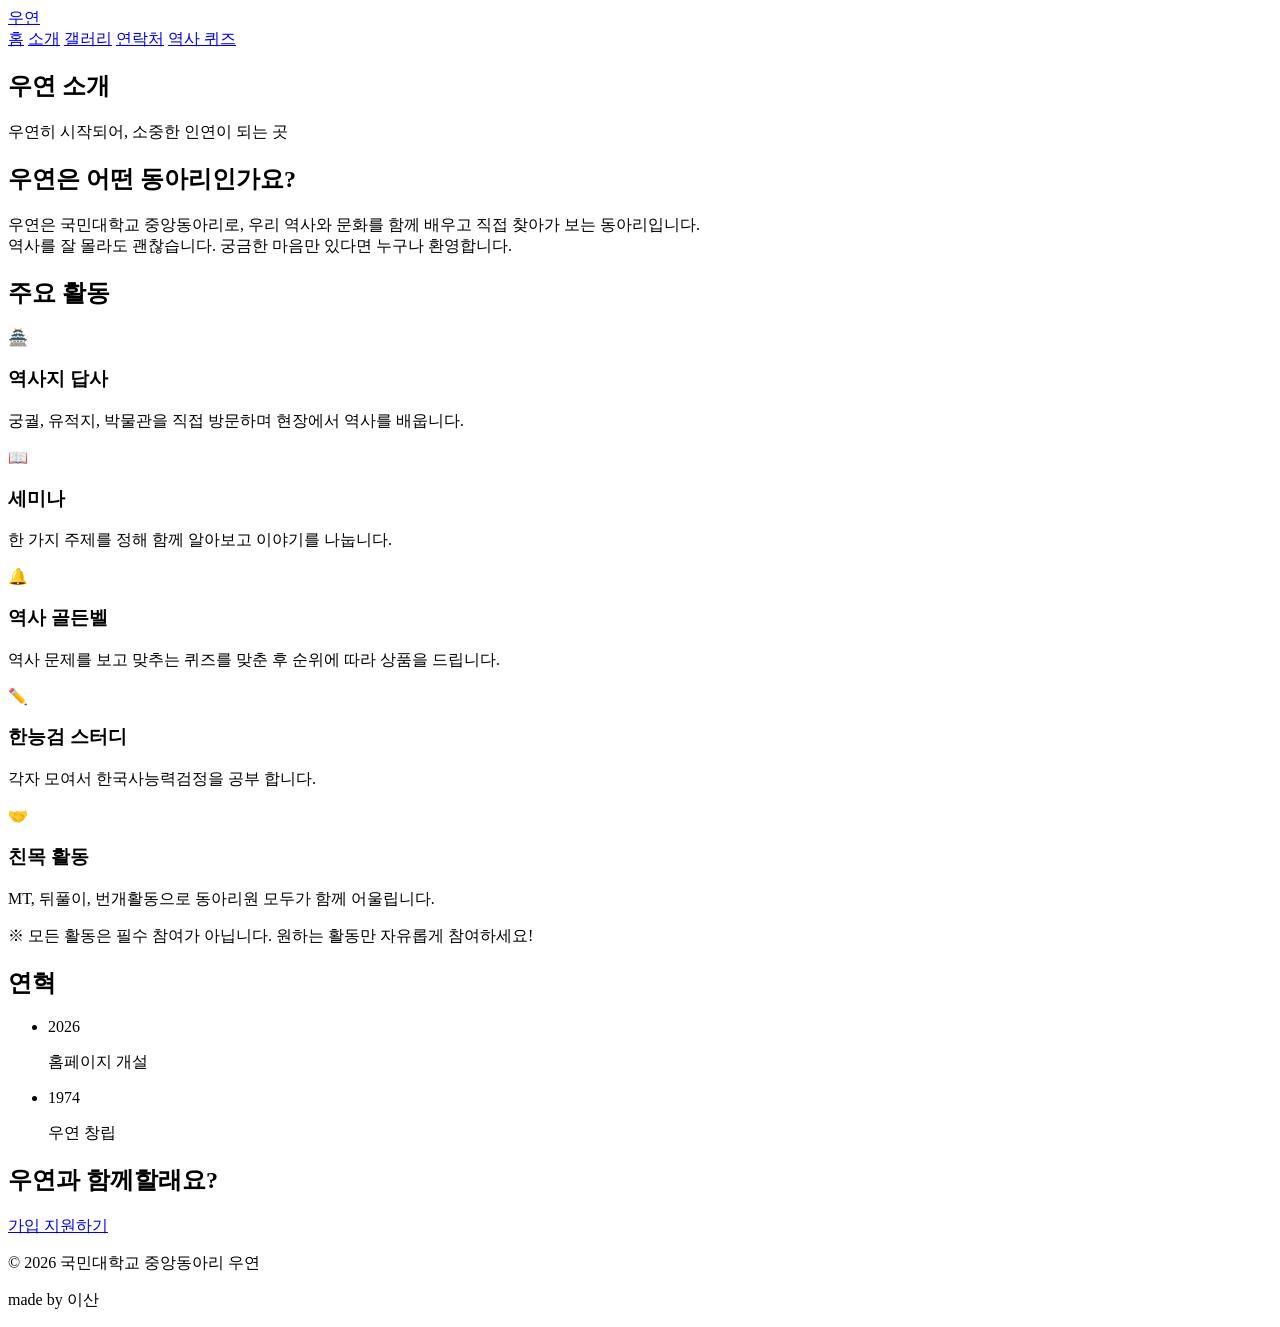
==== about.html @ 18506ddc "Add files via upload" ====
<!DOCTYPE html>
<html lang="ko">
<head>
  <meta charset="UTF-8">
  <meta name="viewport" content="width=device-width, initial-scale=1.0">
  <title>소개 | 우연</title>
  <link href="https://fonts.googleapis.com/css2?family=Noto+Sans+KR:wght@400;700;900&display=swap" rel="stylesheet">
  <link rel="stylesheet" href="css/style.css">
</head>
<body>

  <!-- ===== 상단 메뉴 ===== -->
  <header class="header">
    <a href="index.html" class="logo">우연</a>
    <nav class="nav">
      <a href="index.html">홈</a>
      <a href="about.html" class="active">소개</a>  <!-- 지금 페이지 표시 -->
      <a href="gallery.html">갤러리</a>
      <a href="contact.html">연락처</a>
      <a href="quiz.html">역사 퀴즈</a>
    </nav>
  </header>

  <!-- ===== 페이지 제목 배너 ===== -->
  <section class="page-banner">
    <h1>우연 소개</h1>
    <p>우연히 시작되어, 소중한 인연이 되는 곳</p>
  </section>

  <!-- ===== 1. 동아리 소개 ===== -->
  <section class="section">
    <h2 class="section-title">우연은 어떤 동아리인가요?</h2>
    <!-- ▼ 동아리 소개 글로 바꾸세요 -->
    <p class="section-text">
      우연은 국민대학교 중앙동아리로, 우리 역사와 문화를 함께 배우고 직접 찾아가 보는 동아리입니다.<br>
      역사를 잘 몰라도 괜찮습니다. 궁금한 마음만 있다면 누구나 환영합니다.
    </p>
  </section>

  <!-- ===== 2. 주요 활동 ===== -->
  <section class="section section-gray">
    <h2 class="section-title">주요 활동</h2>
    <div class="cards">
      <!-- ▼ 카드 하나 = 활동 하나. 개수는 자유롭게 늘리거나 줄이세요 -->
      <div class="card">
        <div class="card-icon">🏯</div>
        <h3>역사지 답사</h3>
        <p>궁궐, 유적지, 박물관을 직접 방문하며 현장에서 역사를 배웁니다.</p>
      </div>
      <div class="card">
        <div class="card-icon">📖</div>
        <h3>세미나</h3>
        <p>한 가지 주제를 정해 함께 알아보고 이야기를 나눕니다.</p>
      </div>
      <div class="card">
        <div class="card-icon">🔔</div>
        <h3>역사 골든벨</h3>
        <p>역사 문제를 보고 맞추는 퀴즈를 맞춘 후 순위에 따라 상품을 드립니다.</p>
      </div>
      <div class="card">
        <div class="card-icon">✏️</div>
        <h3>한능검 스터디</h3>
        <p>각자 모여서 한국사능력검정을 공부 합니다.</p>
      </div>
      <div class="card">
        <div class="card-icon">🤝</div>
        <h3>친목 활동</h3>
        <p>MT, 뒤풀이, 번개활동으로 동아리원 모두가 함께 어울립니다.</p>
      </div>
    </div>
    <p class="notice">※ 모든 활동은 필수 참여가 아닙니다. 원하는 활동만 자유롭게 참여하세요!</p>
  </section>

  <!-- ===== 3. 연혁 ===== -->
  <section class="section">
    <h2 class="section-title">연혁</h2>
    <!-- ▼ 실제 연도와 내용으로 바꾸세요. 위에 최신 것을 둡니다 -->
    <ul class="timeline">
      <li>
        <span class="year">2026</span>
        <p>홈페이지 개설</p>
      </li>
      <li>
        <span class="year">1974</span>
        <p>우연 창립</p>
      </li>
    </ul>
  </section>

  <!-- ===== 가입 유도 ===== -->
  <section class="cta">
    <h2>우연과 함께할래요?</h2>
    <a href="#" class="btn" target="_blank">가입 지원하기</a>  <!-- ▼ 구글폼 링크 -->
  </section>

  <!-- ===== 맨 아래 ===== -->
  <footer class="footer">
    <p>© 2026 국민대학교 중앙동아리 우연</p>
    <p class="credit">made by 이산</p>
  </footer>

</body>
</html>
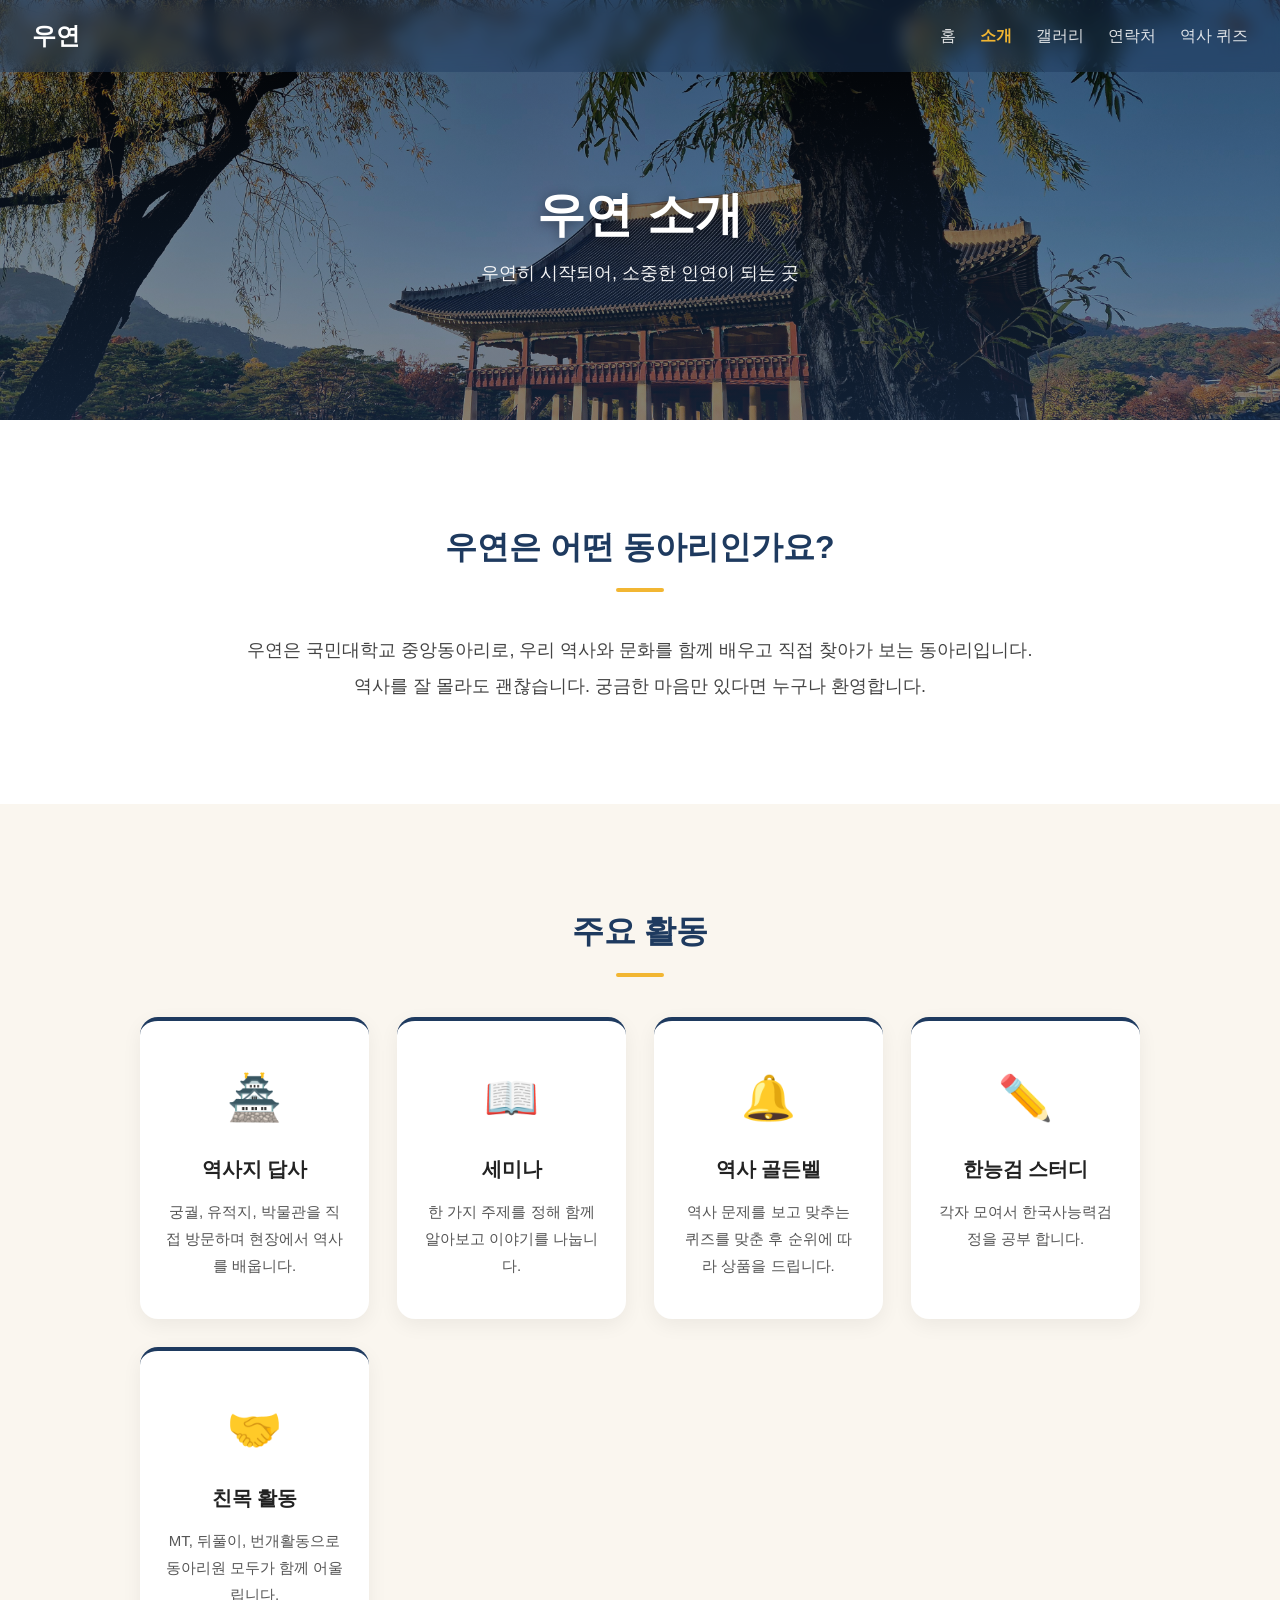
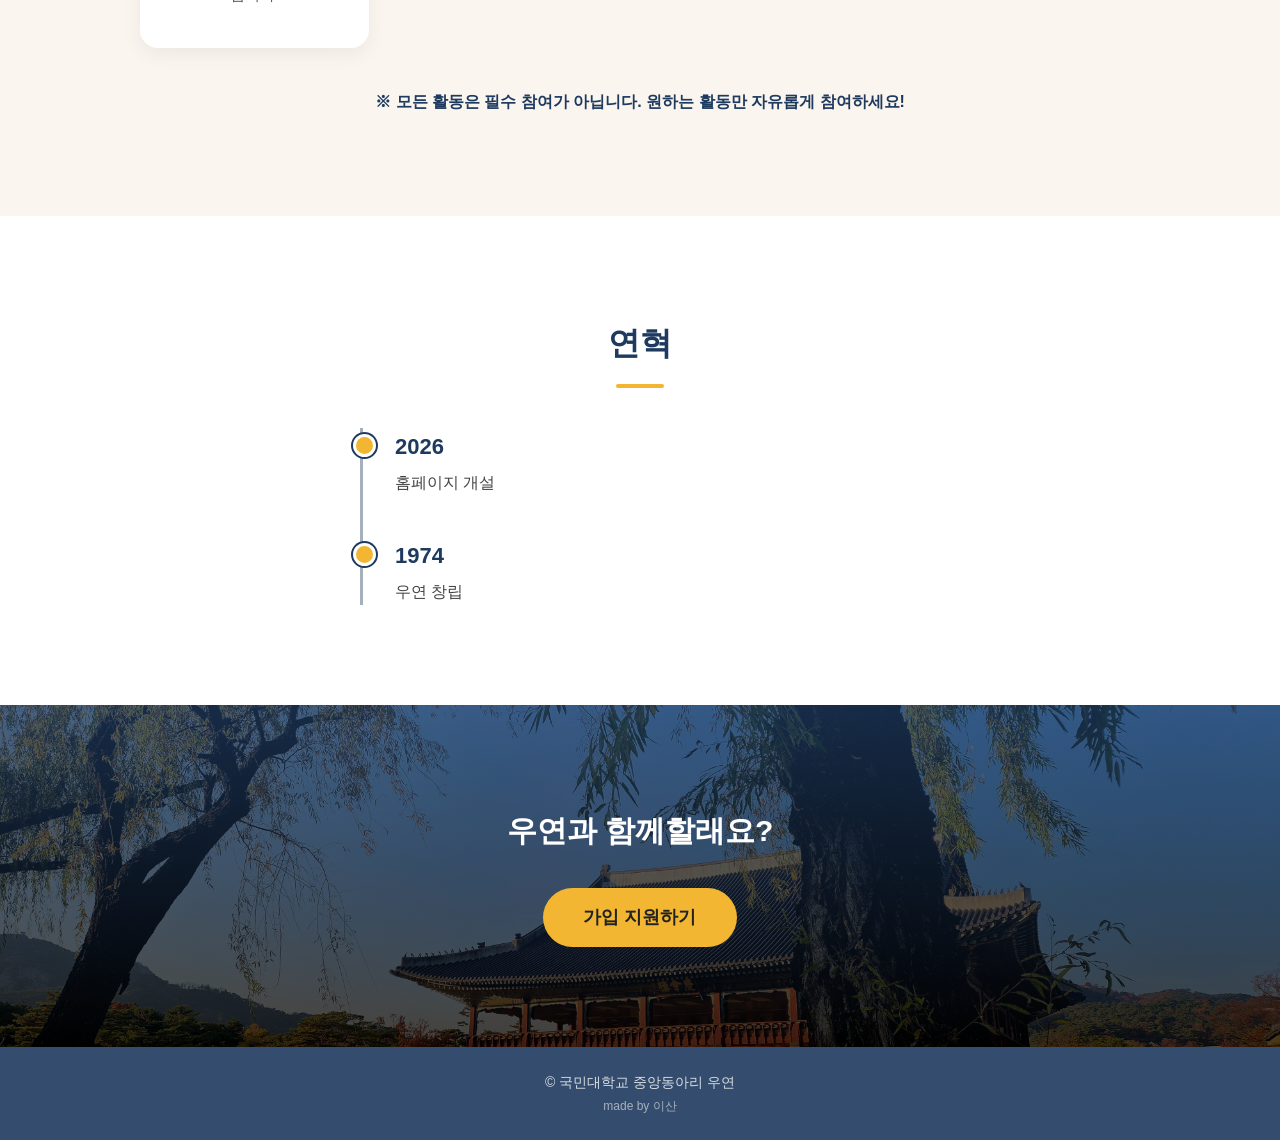
==== commit e12ac714: "최하단 문구" ====
--- a/about.html
+++ b/about.html
@@ -95,7 +95,7 @@
 
   <!-- ===== 맨 아래 ===== -->
   <footer class="footer">
-    <p>© 2026 국민대학교 중앙동아리 우연</p>
+    <p>© 국민대학교 중앙동아리 우연</p>
     <p class="credit">made by 이산</p>
   </footer>
 
--- a/css/style.css
+++ b/css/style.css
@@ -0,0 +1,805 @@
+/* =========================================
+   기본 설정
+   ========================================= */
+* {
+  margin: 0;
+  padding: 0;
+  box-sizing: border-box;
+}
+
+/* ▼ 사이트 색상과 크기: 여기 값만 바꾸면 전체가 바뀝니다 */
+:root {
+  --main-color: #1e3a5f;       /* 진한 남색 (사진 없을 때 배경) */
+  --point-color: #f2b632;      /* 버튼 노란색 */
+  --wood-color: 30, 58, 95;    /* 남색 (이전 파란색) */
+  --paper-color: #faf6ef;      /* 한지 느낌 미색 */
+  --header-h: 72px;            /* 상단 메뉴 높이 */
+}
+
+body {
+  font-family: 'Noto Sans KR', sans-serif;
+  color: #222;
+  background: #fff;
+  line-height: 1.7;            /* 줄 간격 */
+}
+
+a {
+  text-decoration: none;
+  color: inherit;
+}
+
+/* =========================================
+   상단 메뉴 (모든 페이지 공통)
+   ========================================= */
+.header {
+  position: fixed;
+  top: 0;
+  width: 100%;
+  height: var(--header-h);
+  display: flex;
+  justify-content: space-between;
+  align-items: center;
+  padding: 0 32px;
+  background: rgba(var(--wood-color), 0.45);
+  backdrop-filter: blur(8px);
+  color: #fff;
+  z-index: 10;
+}
+
+.logo {
+  font-size: 24px;
+  font-weight: 900;
+}
+
+.nav {
+  display: flex;
+  gap: 24px;
+}
+
+.nav a {
+  font-size: 16px;
+  opacity: 0.85;
+}
+
+.nav a:hover,
+.nav a.active {
+  opacity: 1;
+  color: var(--point-color);
+  font-weight: 700;
+}
+
+/* =========================================
+   메인 화면 (index.html)
+   ========================================= */
+.hero {
+  min-height: 100vh;
+  display: flex;
+  justify-content: center;
+  align-items: center;
+  text-align: center;
+  color: #fff;
+  padding: calc(var(--header-h) + 40px) 20px 40px;
+  background:
+    linear-gradient(rgba(0, 0, 0, 0.5), rgba(0, 0, 0, 0.5)),
+    url("../images/main.jpg") center / cover no-repeat,
+    var(--main-color);
+}
+
+.hero-sub {
+  font-size: 18px;
+  margin-bottom: 4px;
+  opacity: 0.9;
+}
+
+.hero-title {
+  font-size: 72px;
+  font-weight: 900;
+  line-height: 1.2;
+  margin-bottom: 16px;
+}
+
+.hero-desc {
+  font-size: 20px;
+  margin-bottom: 40px;
+}
+
+/* =========================================
+   가입 버튼 (모든 페이지 공통)
+   ========================================= */
+.btn {
+  display: inline-block;
+  padding: 14px 40px;
+  background: var(--point-color);
+  color: #222;
+  font-size: 18px;
+  font-weight: 700;
+  border-radius: 50px;
+  transition: transform 0.2s, box-shadow 0.2s;
+}
+
+.btn:hover {
+  transform: scale(1.05);
+  box-shadow: 0 6px 20px rgba(242, 182, 50, 0.4);
+}
+
+/* =========================================
+   하위 페이지 제목 배너 (소개, 갤러리 등)
+   ========================================= */
+.page-banner {
+  min-height: 420px;
+  display: flex;
+  flex-direction: column;
+  justify-content: center;
+  align-items: center;
+  text-align: center;
+  color: #fff;
+  /* 위쪽은 메뉴 높이만큼 비워서 글자가 메뉴에 가리지 않게 */
+  padding: calc(var(--header-h) + 40px) 20px 60px;
+  /* 대표 사진 + 위는 어둡게, 아래는 나무색으로 */
+  background:
+    linear-gradient(
+      to bottom,
+      rgba(0, 0, 0, 0.55),
+      rgba(var(--wood-color), 0.55)
+    ),
+    url("../images/main.jpg") center / cover no-repeat,
+    var(--main-color);
+}
+
+.page-banner h1 {
+  font-size: 48px;
+  font-weight: 900;
+  line-height: 1.3;
+  margin-bottom: 12px;
+  text-shadow: 0 2px 12px rgba(0, 0, 0, 0.4);
+}
+
+.page-banner p {
+  font-size: 18px;
+  opacity: 0.95;
+}
+
+/* =========================================
+   공통 구역
+   ========================================= */
+.section {
+  padding: 100px 20px;
+  max-width: 1000px;
+  margin: 0 auto;
+  text-align: center;
+}
+
+/* 미색 배경 구역 (화면 끝까지 꽉 차게) */
+.section-gray {
+  max-width: none;
+  background: var(--paper-color);
+}
+
+.section-title {
+  font-size: 32px;
+  font-weight: 900;
+  margin-bottom: 40px;
+  color: rgb(var(--wood-color));
+}
+
+/* 제목 아래 짧은 노란 밑줄 */
+.section-title::after {
+  content: "";
+  display: block;
+  width: 48px;
+  height: 4px;
+  margin: 14px auto 0;
+  border-radius: 2px;
+  background: var(--point-color);
+}
+
+.section-text {
+  font-size: 18px;
+  line-height: 2;
+  color: #444;
+}
+
+/* =========================================
+   활동 카드
+   ========================================= */
+.cards {
+  display: grid;
+  grid-template-columns: repeat(auto-fit, minmax(210px, 1fr));
+  gap: 28px;
+  max-width: 1000px;
+  margin: 0 auto;
+}
+
+.card {
+  background: #fff;
+  padding: 40px 24px;
+  border-radius: 18px;
+  border-top: 4px solid rgb(var(--wood-color));
+  box-shadow: 0 6px 20px rgba(0, 0, 0, 0.06);
+  transition: transform 0.2s, box-shadow 0.2s;
+}
+
+.card:hover {
+  transform: translateY(-6px);
+  box-shadow: 0 12px 28px rgba(0, 0, 0, 0.1);
+}
+
+.card-icon {
+  font-size: 44px;
+  margin-bottom: 16px;
+}
+
+.card h3 {
+  font-size: 20px;
+  margin-bottom: 12px;
+}
+
+.card p {
+  font-size: 15px;
+  line-height: 1.8;
+  color: #555;
+}
+
+/* 활동 안내 문구 */
+.notice {
+  margin-top: 40px;
+  font-size: 16px;
+  color: rgb(var(--wood-color));
+  font-weight: 700;
+}
+
+/* =========================================
+   연혁 (세로 타임라인)
+   ========================================= */
+.timeline {
+  list-style: none;
+  max-width: 560px;
+  margin: 0 auto;
+  text-align: left;
+  border-left: 3px solid rgba(var(--wood-color), 0.4);
+}
+
+.timeline li {
+  position: relative;
+  padding: 0 0 40px 32px;
+}
+
+.timeline li:last-child {
+  padding-bottom: 0;
+}
+
+/* 선 위의 동그라미 */
+.timeline li::before {
+  content: "";
+  position: absolute;
+  left: -10px;
+  top: 6px;
+  width: 17px;
+  height: 17px;
+  border-radius: 50%;
+  background: var(--point-color);
+  border: 3px solid #fff;
+  box-shadow: 0 0 0 2px rgb(var(--wood-color));
+}
+
+.timeline .year {
+  font-size: 22px;
+  font-weight: 900;
+  color: rgb(var(--wood-color));
+}
+
+.timeline p {
+  margin-top: 4px;
+  font-size: 16px;
+  color: #444;
+}
+
+/* =========================================
+   가입 유도 구역 (사진 배경)
+   ========================================= */
+.cta {
+  padding: 100px 20px;
+  text-align: center;
+  color: #fff;
+  background:
+    linear-gradient(rgba(var(--wood-color), 0.75), rgba(0, 0, 0, 0.7)),
+    url("../images/main.jpg") center / cover no-repeat,
+    var(--main-color);
+}
+
+.cta h2 {
+  font-size: 30px;
+  margin-bottom: 32px;
+}
+
+/* =========================================
+   맨 아래 (모든 페이지 공통)
+   ========================================= */
+.footer {
+  text-align: center;
+  padding: 24px 20px;
+  font-size: 14px;
+  line-height: 1.6;
+  background: rgba(var(--wood-color), 0.9);
+  color: rgba(255, 255, 255, 0.8);
+  .credit {
+  font-size: 12px;       /* 윗줄(14px)보다 작게 */
+  margin-top: 4px;       /* 윗줄과 살짝 띄우기 */
+  opacity: 0.7;          /* 조금 더 흐리게 */
+}
+}
+
+.credit {
+  font-size: 12px;
+  margin-top: 4px;
+  opacity: 0.7;
+}
+
+/* =========================================
+   휴대폰 화면 (폭 600px 이하)
+   ========================================= */
+@media (max-width: 600px) {
+  :root {
+    --header-h: 96px;          /* 메뉴가 두 줄이 되므로 더 높게 */
+  }
+  .header {
+    flex-direction: column;
+    justify-content: center;
+    gap: 6px;
+    padding: 0 16px;
+  }
+  .nav {
+    gap: 14px;
+  }
+  .nav a {
+    font-size: 14px;
+  }
+  .hero-title {
+    font-size: 52px;
+  }
+  .hero-desc {
+    font-size: 17px;
+  }
+  .page-banner {
+    min-height: 320px;
+  }
+  .page-banner h1 {
+    font-size: 34px;
+  }
+  .section {
+    padding: 64px 16px;
+  }
+  .section-title {
+    font-size: 26px;
+  }
+  .section-text {
+    font-size: 16px;
+  }
+}
+
+/* =========================================
+   갤러리 (gallery.html)
+   ========================================= */
+
+/* 학기 선택 버튼 */
+.tabs {
+  display: flex;
+  justify-content: center;
+  flex-wrap: wrap;
+  gap: 12px;
+  margin-bottom: 56px;
+}
+
+.tab {
+  padding: 12px 28px;
+  font-family: inherit;
+  font-size: 16px;
+  font-weight: 700;
+  border: 2px solid rgb(var(--wood-color));
+  border-radius: 50px;
+  background: #fff;
+  color: rgb(var(--wood-color));
+  cursor: pointer;
+  transition: background 0.2s, color 0.2s;
+}
+
+.tab:hover {
+  background: rgba(var(--wood-color), 0.08);
+}
+
+.tab.active {
+  background: rgb(var(--wood-color));
+  color: #fff;
+}
+
+/* 학기 구역: 선택된 것만 보이기 */
+.semester {
+  display: none;
+}
+
+.semester.active {
+  display: block;
+}
+
+/* 행사 묶음 */
+.event {
+  margin-bottom: 64px;
+  text-align: left;
+}
+
+.event:last-child {
+  margin-bottom: 0;
+}
+
+.event-title {
+  font-size: 22px;
+  margin-bottom: 20px;
+  padding-bottom: 10px;
+  border-bottom: 2px solid rgba(var(--wood-color), 0.15);
+}
+
+.event-title span {
+  margin-left: 8px;
+  font-size: 15px;
+  font-weight: 400;
+  color: #888;
+}
+
+/* 사진 바둑판 */
+.photos {
+  display: grid;
+  grid-template-columns: repeat(auto-fill, minmax(260px, 1fr));
+  gap: 20px;
+}
+
+.photo {
+  border-radius: 14px;
+  overflow: hidden;
+  background: #fff;
+  box-shadow: 0 4px 16px rgba(0, 0, 0, 0.06);
+}
+
+.photo img {
+  display: block;
+  width: 100%;
+  aspect-ratio: 4 / 3;        /* 사진 비율을 모두 같게 */
+  object-fit: cover;          /* 비율이 달라도 잘라서 꽉 채움 */
+  background: var(--paper-color);  /* 사진 없을 때 미색 */
+  cursor: zoom-in;
+  transition: transform 0.3s;
+}
+
+.photo:hover img {
+  transform: scale(1.05);
+}
+
+.photo figcaption {
+  padding: 12px 16px;
+  font-size: 15px;
+  color: #555;
+}
+
+/* 사진 크게 보기 창 */
+.lightbox {
+  display: none;
+  position: fixed;
+  inset: 0;                   /* 화면 전체 */
+  z-index: 100;
+  background: rgba(0, 0, 0, 0.85);
+  flex-direction: column;
+  justify-content: center;
+  align-items: center;
+  padding: 20px;
+  cursor: zoom-out;
+}
+
+.lightbox.open {
+  display: flex;
+}
+
+.lightbox img {
+  max-width: 90%;
+  max-height: 80vh;
+  border-radius: 8px;
+}
+
+.lightbox p {
+  margin-top: 16px;
+  color: #fff;
+  font-size: 16px;
+}
+
+/* =========================================
+   연락처 (contact.html)
+   ========================================= */
+
+/* 카드 3개 나란히 */
+.contact-cards {
+  display: flex;
+  flex-wrap: wrap;
+  justify-content: center;
+  gap: 28px;
+}
+
+.contact-card {
+  width: 280px;
+  padding: 40px 24px;
+  background: #fff;
+  border-radius: 18px;
+  border-top: 4px solid rgb(var(--wood-color));
+  box-shadow: 0 6px 20px rgba(0, 0, 0, 0.06);
+  transition: transform 0.2s, box-shadow 0.2s;
+}
+
+/* 링크 카드만 마우스 올리면 위로 */
+a.contact-card:hover {
+  transform: translateY(-6px);
+  box-shadow: 0 12px 28px rgba(0, 0, 0, 0.1);
+}
+
+/* 동그란 아이콘 */
+.contact-icon {
+  width: 72px;
+  height: 72px;
+  margin: 0 auto 18px;
+  display: flex;
+  justify-content: center;
+  align-items: center;
+  border-radius: 50%;
+  font-size: 32px;
+}
+
+.contact-icon.insta {
+  background: linear-gradient(45deg, #f9ce34, #ee2a7b, #6228d7);
+}
+
+.contact-icon.kakao {
+  background: #fee500;
+}
+
+.contact-icon.room {
+  background: rgba(var(--wood-color), 0.12);
+}
+
+.contact-card h3 {
+  font-size: 20px;
+  margin-bottom: 6px;
+}
+
+.contact-card p {
+  font-size: 15px;
+  color: #555;
+}
+
+.contact-link {
+  display: inline-block;
+  margin-top: 16px;
+  font-size: 15px;
+  font-weight: 700;
+  color: rgb(var(--wood-color));
+}
+
+.contact-sub {
+  display: inline-block;
+  margin-top: 16px;
+  font-size: 14px;
+  color: #888;
+}
+
+/* 지도 */
+.map {
+  max-width: 900px;
+  margin: 0 auto;
+  border-radius: 18px;
+  overflow: hidden;
+  box-shadow: 0 6px 20px rgba(0, 0, 0, 0.08);
+}
+
+.map iframe {
+  display: block;
+  width: 100%;
+  height: 400px;
+  border: 0;
+}
+
+.map-address {
+  margin-top: 20px;
+  font-size: 16px;
+  color: #555;
+}
+
+@media (max-width: 600px) {
+  .map iframe {
+    height: 280px;
+  }
+}
+
+/* =========================================
+   역사 퀴즈 (quiz.html)
+   ========================================= */
+.quiz-box {
+  max-width: 680px;
+  margin: 0 auto;
+  padding: 48px 40px;
+  background: #fff;
+  border-radius: 24px;
+  border-top: 5px solid rgb(var(--wood-color));
+  box-shadow: 0 8px 28px rgba(0, 0, 0, 0.08);
+}
+
+/* 화면 3개 중 하나만 보이기 */
+.quiz-screen {
+  display: none;
+}
+
+.quiz-screen.active {
+  display: block;
+}
+
+.quiz-emoji {
+  font-size: 64px;
+  margin-bottom: 8px;
+}
+
+.quiz-screen h2 {
+  font-size: 28px;
+  margin-bottom: 12px;
+  color: rgb(var(--wood-color));
+}
+
+.quiz-info {
+  font-size: 17px;
+  color: #555;
+}
+
+.quiz-btn {
+  margin-top: 32px;
+  border: none;
+  font-family: inherit;
+  cursor: pointer;
+}
+
+/* 진행 상황 */
+.quiz-top {
+  display: flex;
+  justify-content: space-between;
+  font-size: 15px;
+  font-weight: 700;
+  color: #888;
+  margin-bottom: 8px;
+}
+
+.progress-bar {
+  height: 8px;
+  background: var(--paper-color);
+  border-radius: 4px;
+  overflow: hidden;
+  margin-bottom: 36px;
+}
+
+.progress-fill {
+  height: 100%;
+  width: 0;
+  background: var(--point-color);
+  transition: width 0.4s;
+}
+
+/* 문제 */
+.question {
+  font-size: 22px !important;
+  line-height: 1.5;
+  text-align: left;
+  color: #222 !important;
+  margin-bottom: 24px !important;
+}
+
+/* 보기 버튼 */
+.options {
+  display: flex;
+  flex-direction: column;
+  gap: 12px;
+}
+
+.option {
+  padding: 16px 20px;
+  font-family: inherit;
+  font-size: 17px;
+  text-align: left;
+  background: #fff;
+  border: 2px solid #e5e5e5;
+  border-radius: 12px;
+  cursor: pointer;
+  transition: border-color 0.2s, background 0.2s;
+}
+
+.option:hover:not(:disabled) {
+  border-color: rgb(var(--wood-color));
+  background: rgba(var(--wood-color), 0.04);
+}
+
+.option:disabled {
+  cursor: default;
+}
+
+.option.correct {
+  border-color: #2e9d5b;
+  background: #e8f6ee;
+  font-weight: 700;
+}
+
+.option.wrong {
+  border-color: #d64545;
+  background: #fdecec;
+}
+
+/* 해설 */
+.explain {
+  display: none;
+  margin-top: 20px;
+  padding: 16px 20px;
+  border-radius: 12px;
+  text-align: left;
+  font-size: 15px;
+  line-height: 1.7;
+}
+
+.explain.show {
+  display: block;
+}
+
+.explain.right {
+  background: #e8f6ee;
+  color: #1f6b3f;
+}
+
+.explain.miss {
+  background: #fdecec;
+  color: #9b2c2c;
+}
+
+/* 다음 버튼은 답을 고른 뒤에만 */
+.next-btn {
+  display: none;
+}
+
+.next-btn.show {
+  display: inline-block;
+}
+
+/* 결과 */
+.result-score {
+  font-size: 22px;
+  color: #888;
+  margin: 8px 0 12px;
+}
+
+.result-score b {
+  font-size: 56px;
+  color: rgb(var(--wood-color));
+}
+
+.result-btns {
+  display: flex;
+  justify-content: center;
+  flex-wrap: wrap;
+  gap: 12px;
+}
+
+.retry-btn {
+  background: #fff;
+  border: 2px solid rgb(var(--wood-color));
+  color: rgb(var(--wood-color));
+}
+
+@media (max-width: 600px) {
+  .quiz-box {
+    padding: 32px 20px;
+  }
+  .question {
+    font-size: 19px !important;
+  }
+  .option {
+    font-size: 16px;
+    padding: 14px 16px;
+  }
+}
